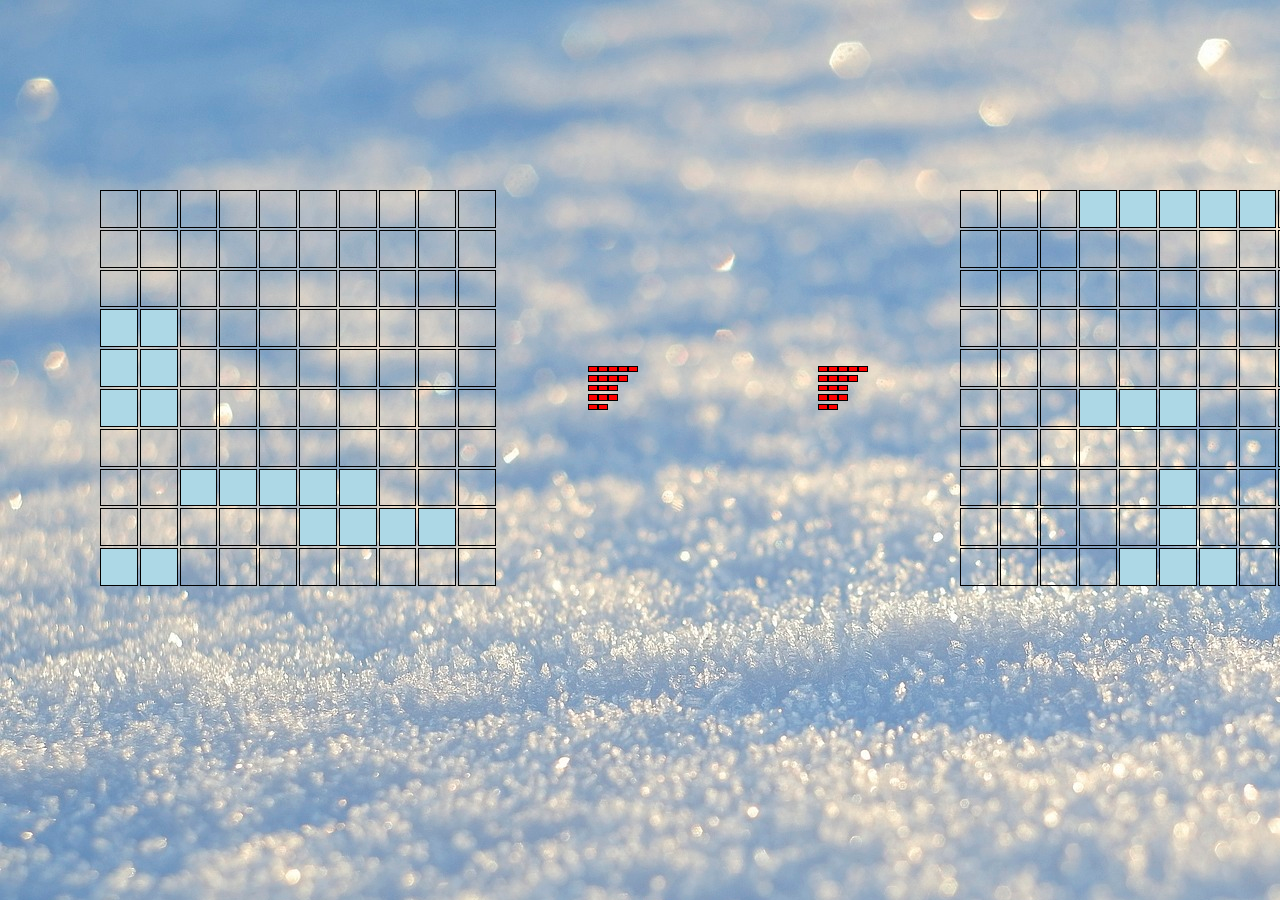
==== index.html @ 6eaa7f36 "Merge branches 'main' and 'main' of https://github.com/ZlatevskiAndrei/projet-web3MIC" ====
<!DOCTYPE html>
<html lang="en">

<head>
    <meta charset="UTF-8">
    <meta name="viewport" content="width=device-width, initial-scale=1.0">
    <script type="module" src="./js/main.js"></script>
    <link rel="stylesheet" href="./styles/index.css">
    <link rel="icon" type="image/png" href="./resources/santa-claus-hat.png">
    <title>Document</title>
</head>

<body>
    <div class="container">
        <div id="playerGridPlacement">
            <table id="PlayerGrid">

            </table>
        </div>
        <div id="indicatorTables">
            <table id="indicatorPlayer">
                <tr>
                    <td id="indicatorPlayer-11"></td>
                    <td id="indicatorPlayer-12"></td>
                    <td id="indicatorPlayer-13"></td>
                    <td id="indicatorPlayer-14"></td>
                    <td id="indicatorPlayer-15"></td>
                </tr>
                <tr>
                    <td id="indicatorPlayer-21"></td>
                    <td id="indicatorPlayer-22"></td>
                    <td id="indicatorPlayer-23"></td>
                    <td id="indicatorPlayer-24"></td>
                </tr>
                <tr>
                    <td id="indicatorPlayer-31"></td>
                    <td id="indicatorPlayer-32"></td>
                    <td id="indicatorPlayer-33"></td>
                </tr>
                <tr>
                    <td id="indicatorPlayer-41"></td>
                    <td id="indicatorPlayer-42"></td>
                    <td id="indicatorPlayer-43"></td>
                </tr>
                <tr>
                    <td id="indicatorPlayer-51"></td>
                    <td id="indicatorPlayer-52"></td>
                </tr>
            </table>
            <table id="indicatorAI">
                <tr>
                    <td id="indicatorAI-11"></td>
                    <td id="indicatorAI-12"></td>
                    <td id="indicatorAI-13"></td>
                    <td id="indicatorAI-14"></td>
                    <td id="indicatorAI-15"></td>
                </tr>
                <tr>
                    <td id="indicatorAI-21"></td>
                    <td id="indicatorAI-22"></td>
                    <td id="indicatorAI-23"></td>
                    <td id="indicatorAI-24"></td>
                </tr>
                <tr>
                    <td id="indicatorAI-31"></td>
                    <td id="indicatorAI-32"></td>
                    <td id="indicatorAI-33"></td>
                </tr>
                <tr>
                    <td id="indicatorAI-41"></td>
                    <td id="indicatorAI-42"></td>
                    <td id="indicatorAI-43"></td>
                </tr>
                <tr>
                    <td id="indicatorAI-51"></td>
                    <td id="indicatorAI-52"></td>
                </tr>
            </table>
            
            <br> 
        </div>
        <div id="botGridPlacement">
            <table id="BotGrid">

            </table>
        </div>
    </div>
</body>

</html>
---- styles/index.css ----
body {
    background-image: url("../resources/snow.jpg");
}

table {
    width: 400px;
    height: 400px;
    border-collapse: separate;
}

td {
    border: 1px solid black;
}

#playerGridPlacement {
    display: flex;
    margin-top: 20vh;
    margin-bottom: 20vh;
}

#botGridPlacement {
    display: flex;
    margin-top: 20vh;
    margin-bottom: 20vh;
}

.container {
    display: flex;
    justify-content: space-between; 
    align-items: center; 
    margin: 0 10vh; 
}

#indicatorTables {
    display: flex;
    justify-content: space-between;
    align-items: center;
}

#indicatorTables table {
    width: 50px;
    height: 50px;
    border-collapse: separate;
    border-spacing: 0 3px;
    margin: 10vh;
}
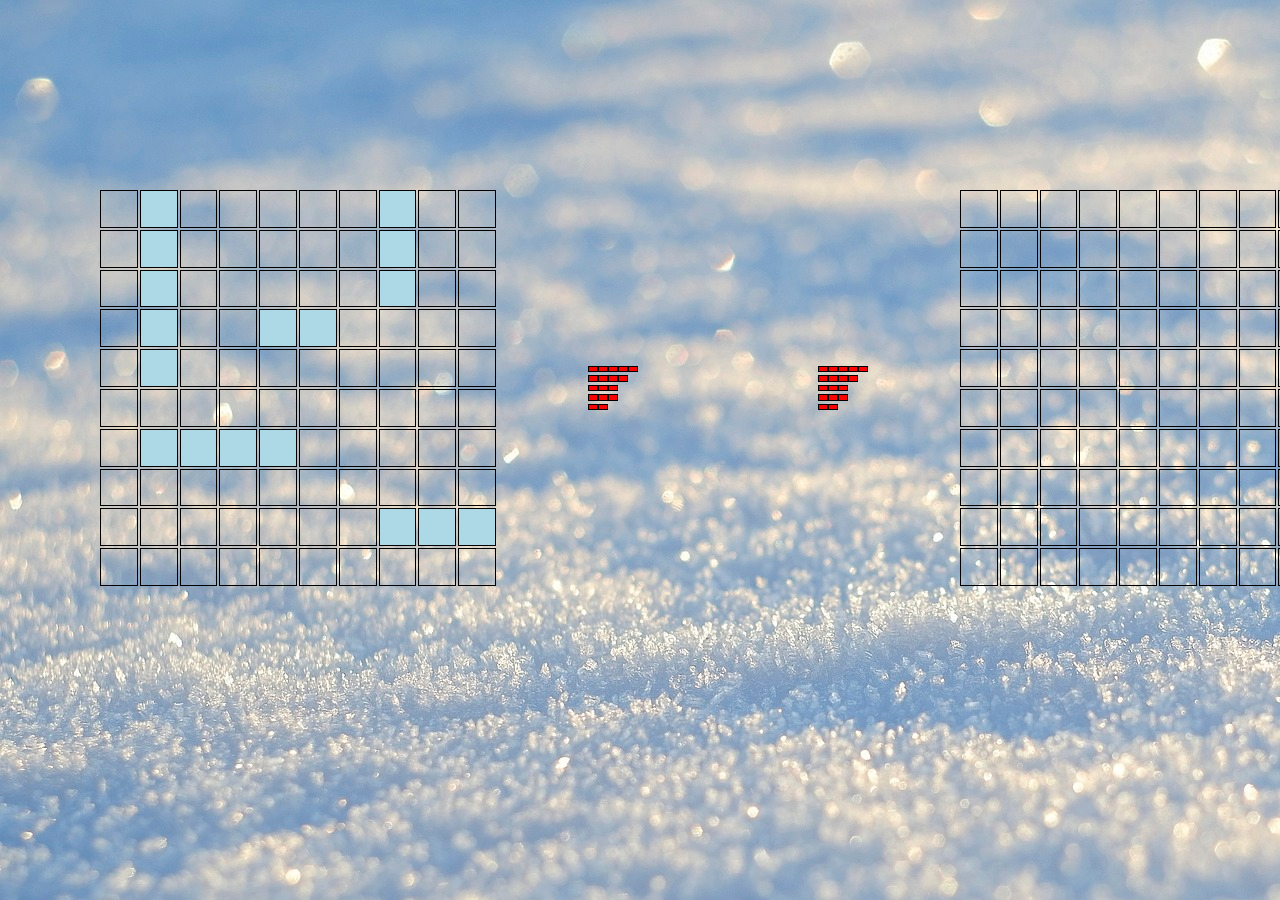
==== commit 249a6564: "few changes" ====
--- a/index.html
+++ b/index.html
@@ -7,7 +7,7 @@
     <script type="module" src="./js/main.js"></script>
     <link rel="stylesheet" href="./styles/index.css">
     <link rel="icon" type="image/png" href="./resources/santa-claus-hat.png">
-    <title>Document</title>
+    <title>Battleship Christmas Edition</title>
 </head>
 
 <body>
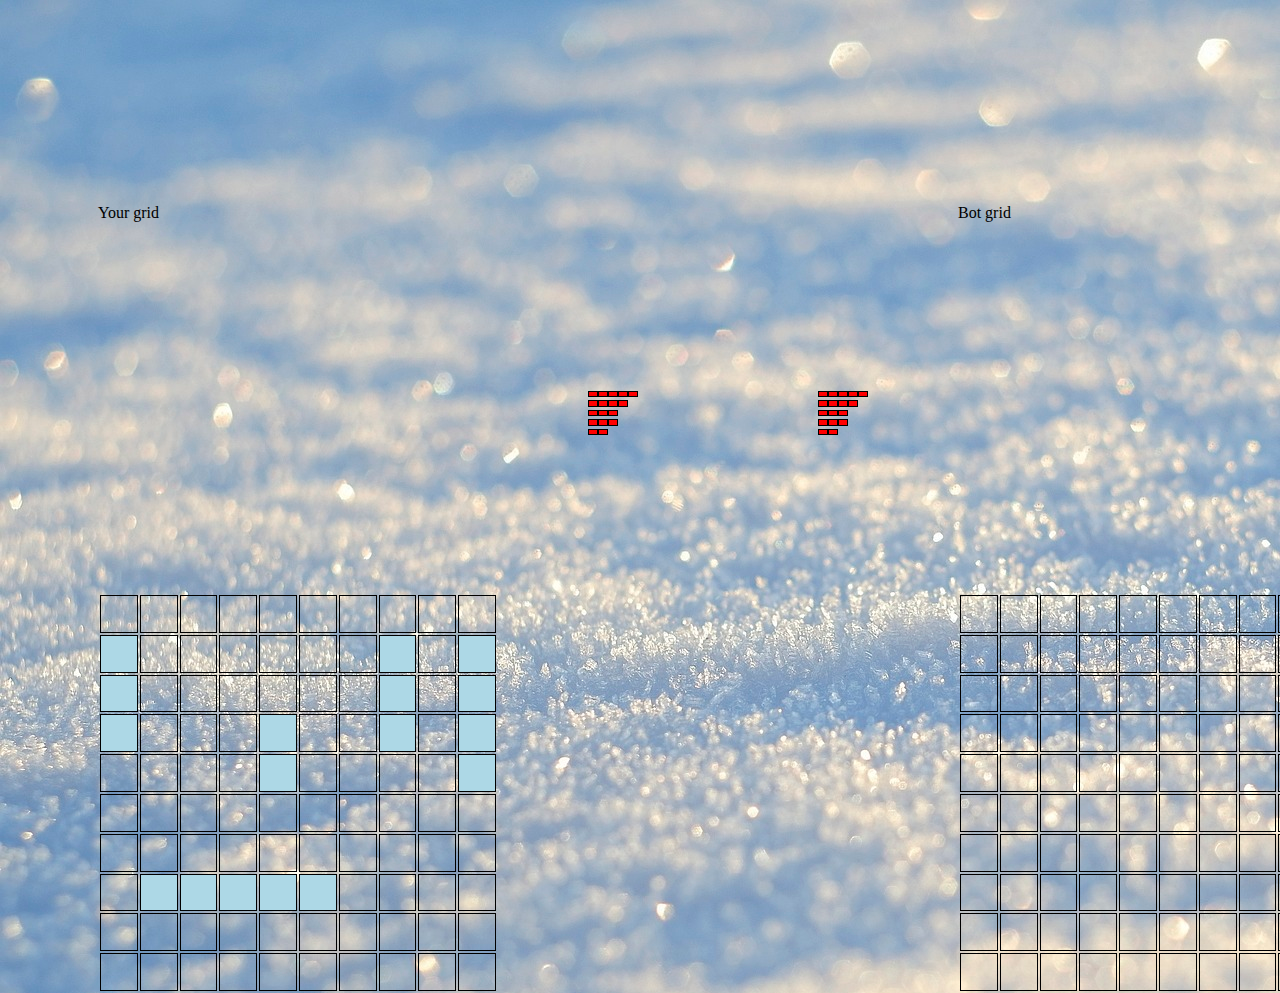
==== commit bafc370a: "interface fin de jeu + curseur sur la grille" ====
--- a/index.html
+++ b/index.html
@@ -13,10 +13,12 @@
 <body>
     <div class="container">
         <div id="playerGridPlacement">
+            <p class="text">Your grid</p>
             <table id="PlayerGrid">
 
             </table>
         </div>
+        
         <div id="indicatorTables">
             <table id="indicatorPlayer">
                 <tr>
@@ -80,10 +82,12 @@
             <br> 
         </div>
         <div id="botGridPlacement">
+            <p class="text">Bot grid</p>
             <table id="BotGrid">
 
             </table>
         </div>
+        
     </div>
 </body>
 
--- a/styles/index.css
+++ b/styles/index.css
@@ -13,16 +13,20 @@
 }
 
 #playerGridPlacement {
-    display: flex;
+    display: grid;
+    grid-template-rows: 90% 10%;
     margin-top: 20vh;
     margin-bottom: 20vh;
 }
 
+
 #botGridPlacement {
-    display: flex;
+    display: grid;
+    grid-template-rows: 90% 10%;
     margin-top: 20vh;
     margin-bottom: 20vh;
 }
+
 
 .container {
     display: flex;
@@ -44,3 +48,7 @@
     border-spacing: 0 3px;
     margin: 10vh;
 }   
+
+#botGridPlacement :hover {
+    cursor : url('../resources/cursor.png'), auto;
+}
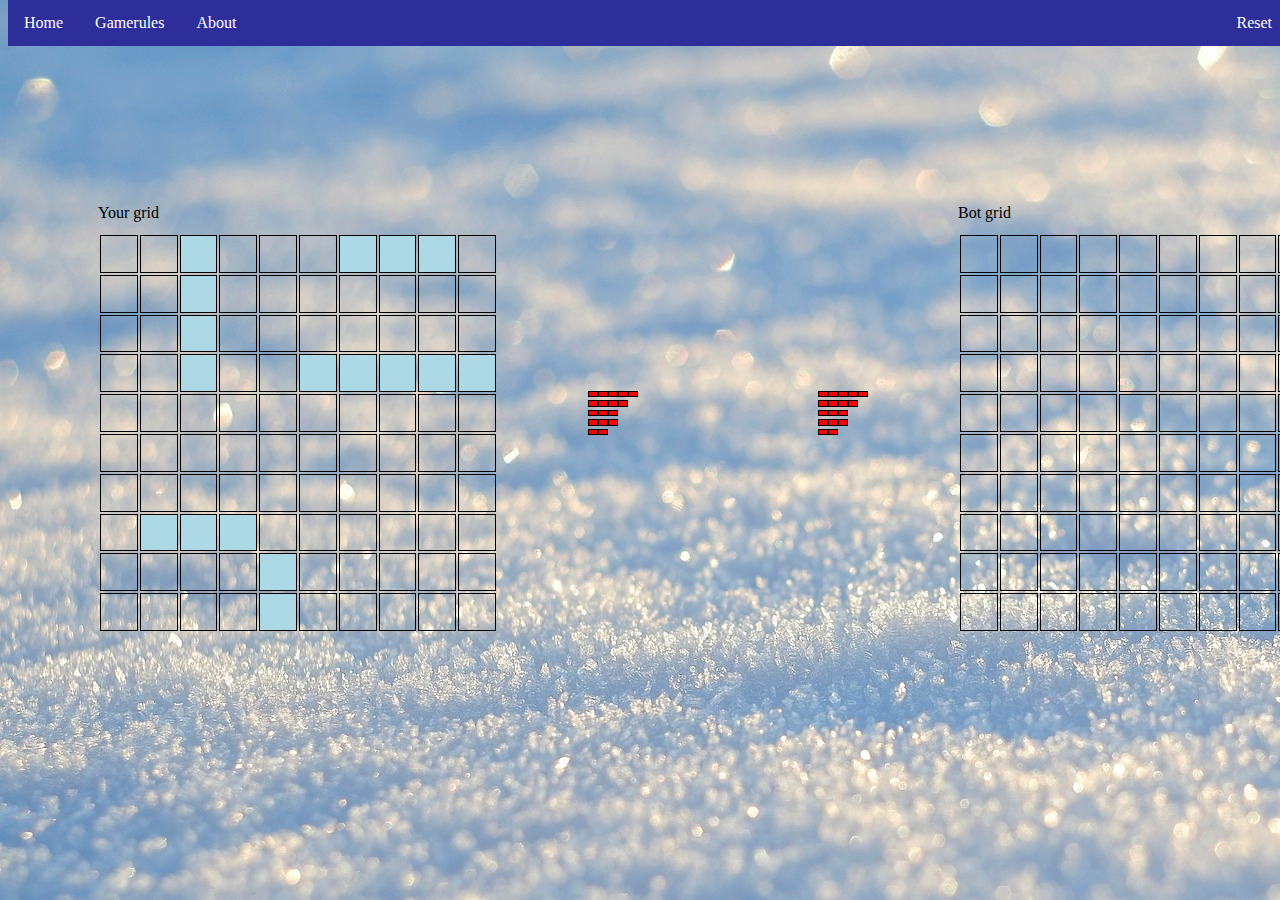
==== commit 5b0a2ac4: "navigation bar" ====
--- a/index.html
+++ b/index.html
@@ -11,6 +11,12 @@
 </head>
 
 <body>
+    <ul>
+        <li><a href="./menu.html">Home</a></li>
+        <li><a href="./gamerules.html">Gamerules</a></li>
+        <li style="float:right"><a href="./index.html">Reset</a></li>
+        <li><a href="./about.html">About</a></li>
+      </ul> 
     <div class="container">
         <div id="playerGridPlacement">
             <p class="text">Your grid</p>
--- a/styles/index.css
+++ b/styles/index.css
@@ -14,15 +14,18 @@
 
 #playerGridPlacement {
     display: grid;
-    grid-template-rows: 90% 10%;
+    grid-template-rows: 10% 90%;
     margin-top: 20vh;
     margin-bottom: 20vh;
 }
 
+.text{
+    font-family: Lucida Calligraphy,cursive;
+}
 
 #botGridPlacement {
     display: grid;
-    grid-template-rows: 90% 10%;
+    grid-template-rows: 10% 90%;
     margin-top: 20vh;
     margin-bottom: 20vh;
 }
@@ -50,5 +53,48 @@
 }   
 
 #botGridPlacement :hover {
-    cursor : url('../resources/cursor.png'), auto;
+    cursor : url('../resources/shovel.png'), auto;
 }
+
+ul {
+    list-style-type: none;
+    margin: 0;
+    padding: 0;
+}
+  
+a {
+    display: block;
+    padding: 8px;
+    background-color: rgb(46, 46, 155);
+}
+
+
+ul {
+    list-style-type: none;
+    margin: 0;
+    padding: 0;
+    overflow: hidden;
+    background-color: rgb(46, 46, 155);
+    position: fixed;
+    top: 0;
+    width: 100%;
+}
+  
+li {
+    float: left;
+    display: inline;
+}
+  
+li a {
+    display: block;
+    color: white;
+    text-align: center;
+    padding: 14px 16px;
+    text-decoration: none;
+}
+  
+li a:hover {
+    background-color: white;
+    color: rgb(46, 46, 155);
+}
+
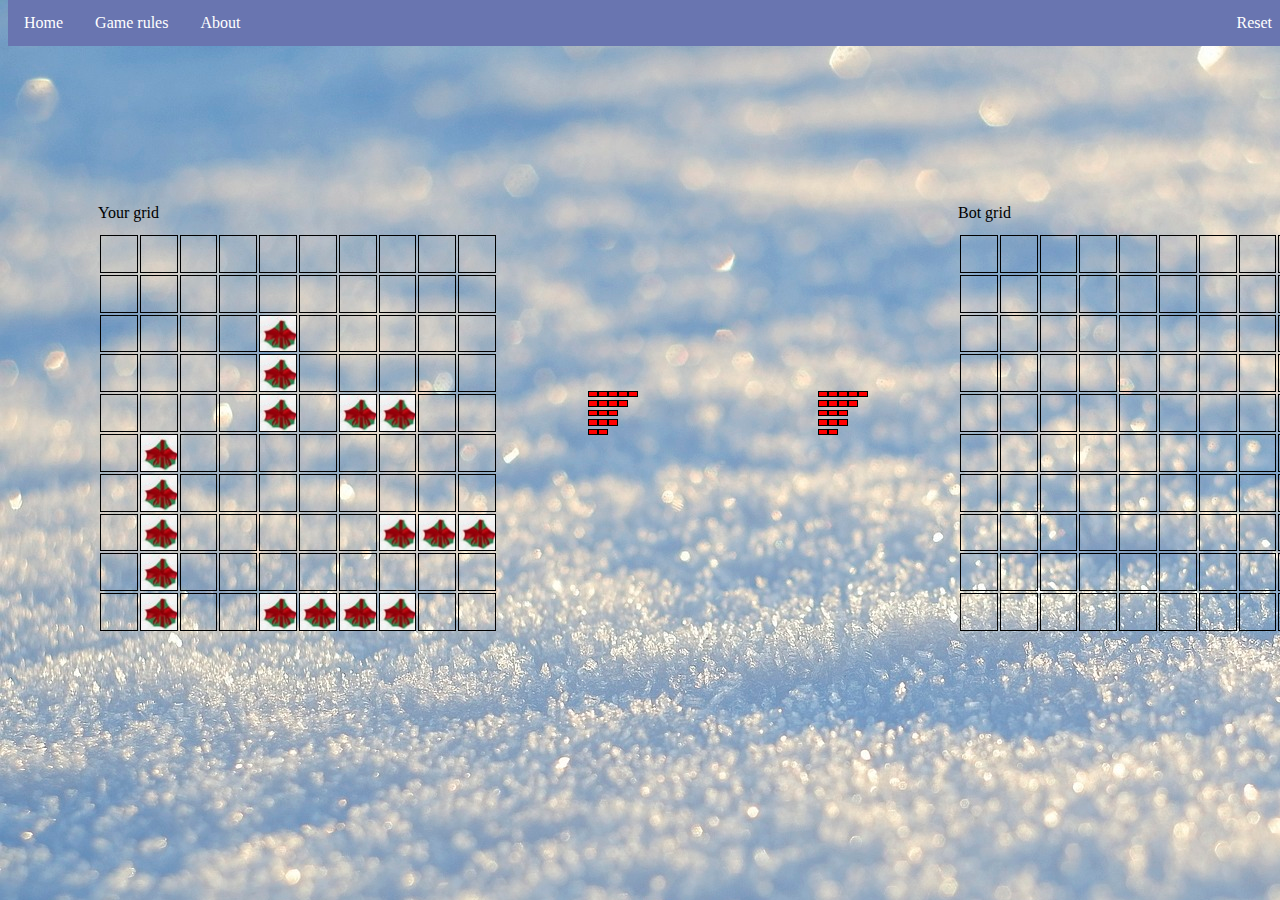
==== commit 236d17f4: "last push" ====
--- a/index.html
+++ b/index.html
@@ -13,10 +13,10 @@
 <body>
     <ul>
         <li><a href="./menu.html">Home</a></li>
-        <li><a href="./gamerules.html">Gamerules</a></li>
+        <li><a href="./gamerules.html">Game rules</a></li>
         <li style="float:right"><a href="./index.html">Reset</a></li>
         <li><a href="./about.html">About</a></li>
-      </ul> 
+    </ul> 
     <div class="container">
         <div id="playerGridPlacement">
             <p class="text">Your grid</p>
--- a/styles/index.css
+++ b/styles/index.css
@@ -65,7 +65,7 @@
 a {
     display: block;
     padding: 8px;
-    background-color: rgb(46, 46, 155);
+    background-color: rgb(105, 117, 176);
 }
 
 
@@ -74,7 +74,7 @@
     margin: 0;
     padding: 0;
     overflow: hidden;
-    background-color: rgb(46, 46, 155);
+    background-color: rgb(105, 117, 176);
     position: fixed;
     top: 0;
     width: 100%;
@@ -87,14 +87,14 @@
   
 li a {
     display: block;
-    color: white;
+    color: rgb(255, 255, 255);
     text-align: center;
     padding: 14px 16px;
     text-decoration: none;
 }
   
 li a:hover {
-    background-color: white;
-    color: rgb(46, 46, 155);
+    background-color: rgba(255, 255, 255, 0.967);
+    color: rgb(105, 117, 176);
 }
 
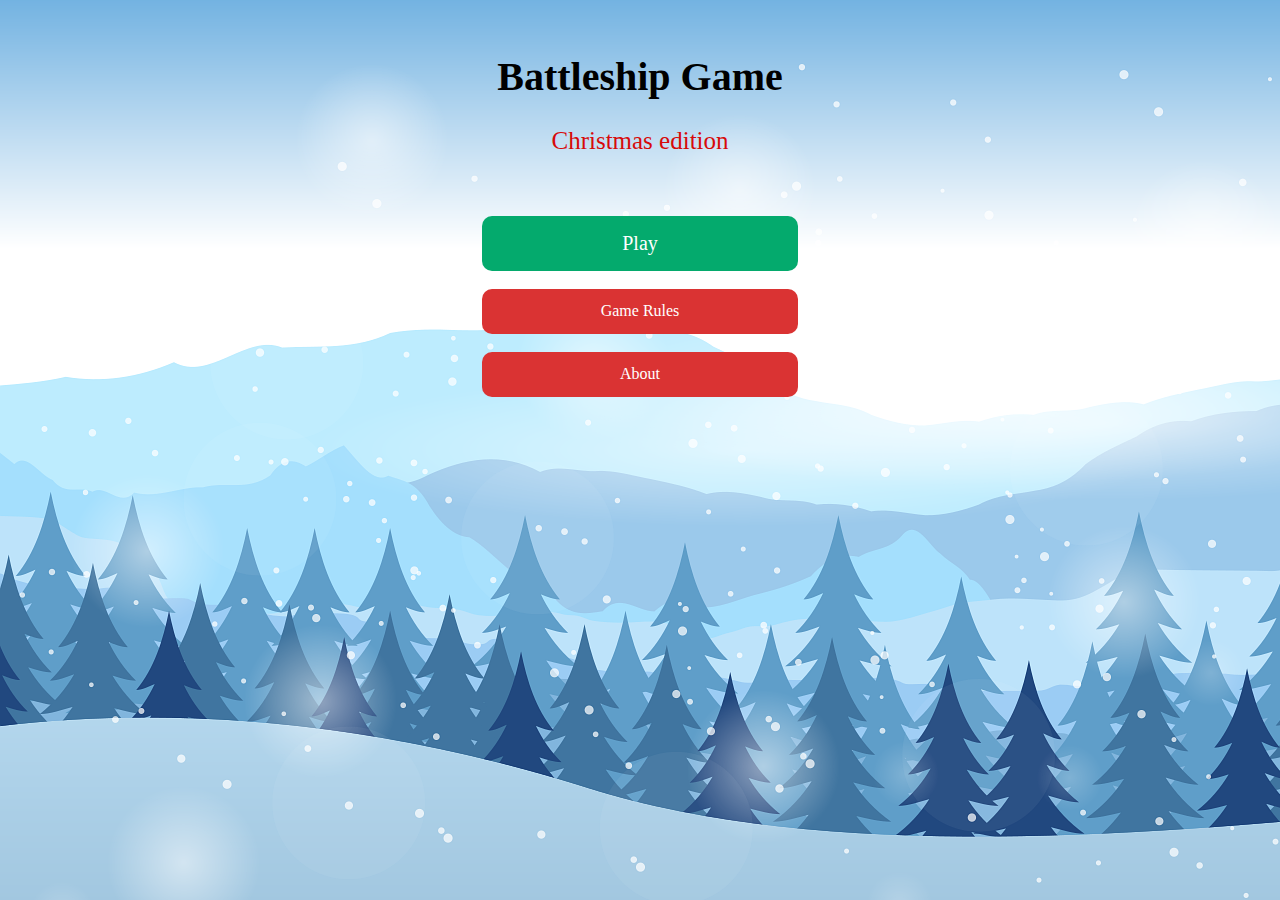
==== commit 15fc42a1: "Rename menu.html to index.html" ====
--- a/index.html
+++ b/index.html
@@ -4,97 +4,25 @@
 <head>
     <meta charset="UTF-8">
     <meta name="viewport" content="width=device-width, initial-scale=1.0">
-    <script type="module" src="./js/main.js"></script>
-    <link rel="stylesheet" href="./styles/index.css">
+    <link rel="stylesheet" href="./styles/menu.css">
+    <title>Home</title>
+   
+    <link rel="stylesheet" type="text/css" href="./styles/menu.css">
     <link rel="icon" type="image/png" href="./resources/santa-claus-hat.png">
-    <title>Battleship Christmas Edition</title>
 </head>
-
 <body>
-    <ul>
-        <li><a href="./menu.html">Home</a></li>
-        <li><a href="./gamerules.html">Game rules</a></li>
-        <li style="float:right"><a href="./index.html">Reset</a></li>
-        <li><a href="./about.html">About</a></li>
-    </ul> 
-    <div class="container">
-        <div id="playerGridPlacement">
-            <p class="text">Your grid</p>
-            <table id="PlayerGrid">
-
-            </table>
-        </div>
-        
-        <div id="indicatorTables">
-            <table id="indicatorPlayer">
-                <tr>
-                    <td id="indicatorPlayer-11"></td>
-                    <td id="indicatorPlayer-12"></td>
-                    <td id="indicatorPlayer-13"></td>
-                    <td id="indicatorPlayer-14"></td>
-                    <td id="indicatorPlayer-15"></td>
-                </tr>
-                <tr>
-                    <td id="indicatorPlayer-21"></td>
-                    <td id="indicatorPlayer-22"></td>
-                    <td id="indicatorPlayer-23"></td>
-                    <td id="indicatorPlayer-24"></td>
-                </tr>
-                <tr>
-                    <td id="indicatorPlayer-31"></td>
-                    <td id="indicatorPlayer-32"></td>
-                    <td id="indicatorPlayer-33"></td>
-                </tr>
-                <tr>
-                    <td id="indicatorPlayer-41"></td>
-                    <td id="indicatorPlayer-42"></td>
-                    <td id="indicatorPlayer-43"></td>
-                </tr>
-                <tr>
-                    <td id="indicatorPlayer-51"></td>
-                    <td id="indicatorPlayer-52"></td>
-                </tr>
-            </table>
-            <table id="indicatorAI">
-                <tr>
-                    <td id="indicatorAI-11"></td>
-                    <td id="indicatorAI-12"></td>
-                    <td id="indicatorAI-13"></td>
-                    <td id="indicatorAI-14"></td>
-                    <td id="indicatorAI-15"></td>
-                </tr>
-                <tr>
-                    <td id="indicatorAI-21"></td>
-                    <td id="indicatorAI-22"></td>
-                    <td id="indicatorAI-23"></td>
-                    <td id="indicatorAI-24"></td>
-                </tr>
-                <tr>
-                    <td id="indicatorAI-31"></td>
-                    <td id="indicatorAI-32"></td>
-                    <td id="indicatorAI-33"></td>
-                </tr>
-                <tr>
-                    <td id="indicatorAI-41"></td>
-                    <td id="indicatorAI-42"></td>
-                    <td id="indicatorAI-43"></td>
-                </tr>
-                <tr>
-                    <td id="indicatorAI-51"></td>
-                    <td id="indicatorAI-52"></td>
-                </tr>
-            </table>
-            
-            <br> 
-        </div>
-        <div id="botGridPlacement">
-            <p class="text">Bot grid</p>
-            <table id="BotGrid">
-
-            </table>
-        </div>
-        
-    </div>
+    <header>
+        <br>
+        <h1 class="title">Battleship Game</h1>
+        <p class="edition">Christmas edition</p>
+    </header>
+    <br>
+    <br>
+    <button id="playButton" class="play"><a href="./index.html"><span>Play</span></a></button>
+    <br>
+    <button id="rulesButton" class="menuButton"><a href="./gamerules.html">Game Rules</a></button>
+    <br>
+    <button id="aboutButton" class="menuButton"><a href="./about.html">About</a></button>
 </body>
 
-</html>+</html>
--- a/styles/menu.css
+++ b/styles/menu.css
@@ -0,0 +1,87 @@
+.title {
+    text-align: center;
+    font-size: 40px;
+}
+.title{
+    font-family:Lucida Calligraphy,cursive;
+}
+
+.edition {
+    text-align: center;
+    font-size: 25px;
+    color: #d70a0a;
+    font-family: Harrington,fantasy;
+}
+
+body {
+    background-image: url("../resources/winter_landscape.png");
+}
+
+.play {
+    /*interface bouton play */
+    background-color: #04AA6D;
+    border: none;
+    border-radius: 10px;
+    color: white;
+    height: 55px;
+    width: 25%;
+    font-size: 20px;
+    text-align: center;
+    display: block;
+    margin: auto;
+    transition: all 0.5s;
+    cursor: pointer;
+    font-family:Lucida Calligraphy,cursive;
+}
+
+.play span {
+    /*les fonctions suivantes servent à afficher la petite flèche quand on passe la souris sur play */
+    cursor: pointer;
+    display: inline-block;
+    position: relative;
+    transition: 0.5s;
+}
+
+.play span:after {
+    content: '\00bb';
+    position: absolute;
+    opacity: 0;
+    top: 0;
+    right: -20px;
+    transition: 0.5s;
+}
+
+.play:hover span {
+    padding-right: 25px;
+}
+
+.play:hover span:after {
+    opacity: 1;
+    right: 0;
+}
+
+.menuButton {
+    /*Interface des autres boutons*/
+    background-color: #da3333;
+    border: none;
+    border-radius: 10px;
+    color: white;
+    height: 45px;
+    width: 25%;
+    font-size: 16px;
+    text-align: center;
+    display: block;
+    margin: auto;
+    font-family:Lucida Calligraphy,cursive;
+}
+
+.menuButton:hover {
+    background-color: #ca1717
+}
+
+button a {
+    /*gère les liens*/
+    display: block;
+    text-decoration: none;
+    color: white;
+}--- a/styles/menu.css
+++ b/styles/menu.css
@@ -0,0 +1,87 @@
+.title {
+    text-align: center;
+    font-size: 40px;
+}
+.title{
+    font-family:Lucida Calligraphy,cursive;
+}
+
+.edition {
+    text-align: center;
+    font-size: 25px;
+    color: #d70a0a;
+    font-family: Harrington,fantasy;
+}
+
+body {
+    background-image: url("../resources/winter_landscape.png");
+}
+
+.play {
+    /*interface bouton play */
+    background-color: #04AA6D;
+    border: none;
+    border-radius: 10px;
+    color: white;
+    height: 55px;
+    width: 25%;
+    font-size: 20px;
+    text-align: center;
+    display: block;
+    margin: auto;
+    transition: all 0.5s;
+    cursor: pointer;
+    font-family:Lucida Calligraphy,cursive;
+}
+
+.play span {
+    /*les fonctions suivantes servent à afficher la petite flèche quand on passe la souris sur play */
+    cursor: pointer;
+    display: inline-block;
+    position: relative;
+    transition: 0.5s;
+}
+
+.play span:after {
+    content: '\00bb';
+    position: absolute;
+    opacity: 0;
+    top: 0;
+    right: -20px;
+    transition: 0.5s;
+}
+
+.play:hover span {
+    padding-right: 25px;
+}
+
+.play:hover span:after {
+    opacity: 1;
+    right: 0;
+}
+
+.menuButton {
+    /*Interface des autres boutons*/
+    background-color: #da3333;
+    border: none;
+    border-radius: 10px;
+    color: white;
+    height: 45px;
+    width: 25%;
+    font-size: 16px;
+    text-align: center;
+    display: block;
+    margin: auto;
+    font-family:Lucida Calligraphy,cursive;
+}
+
+.menuButton:hover {
+    background-color: #ca1717
+}
+
+button a {
+    /*gère les liens*/
+    display: block;
+    text-decoration: none;
+    color: white;
+}